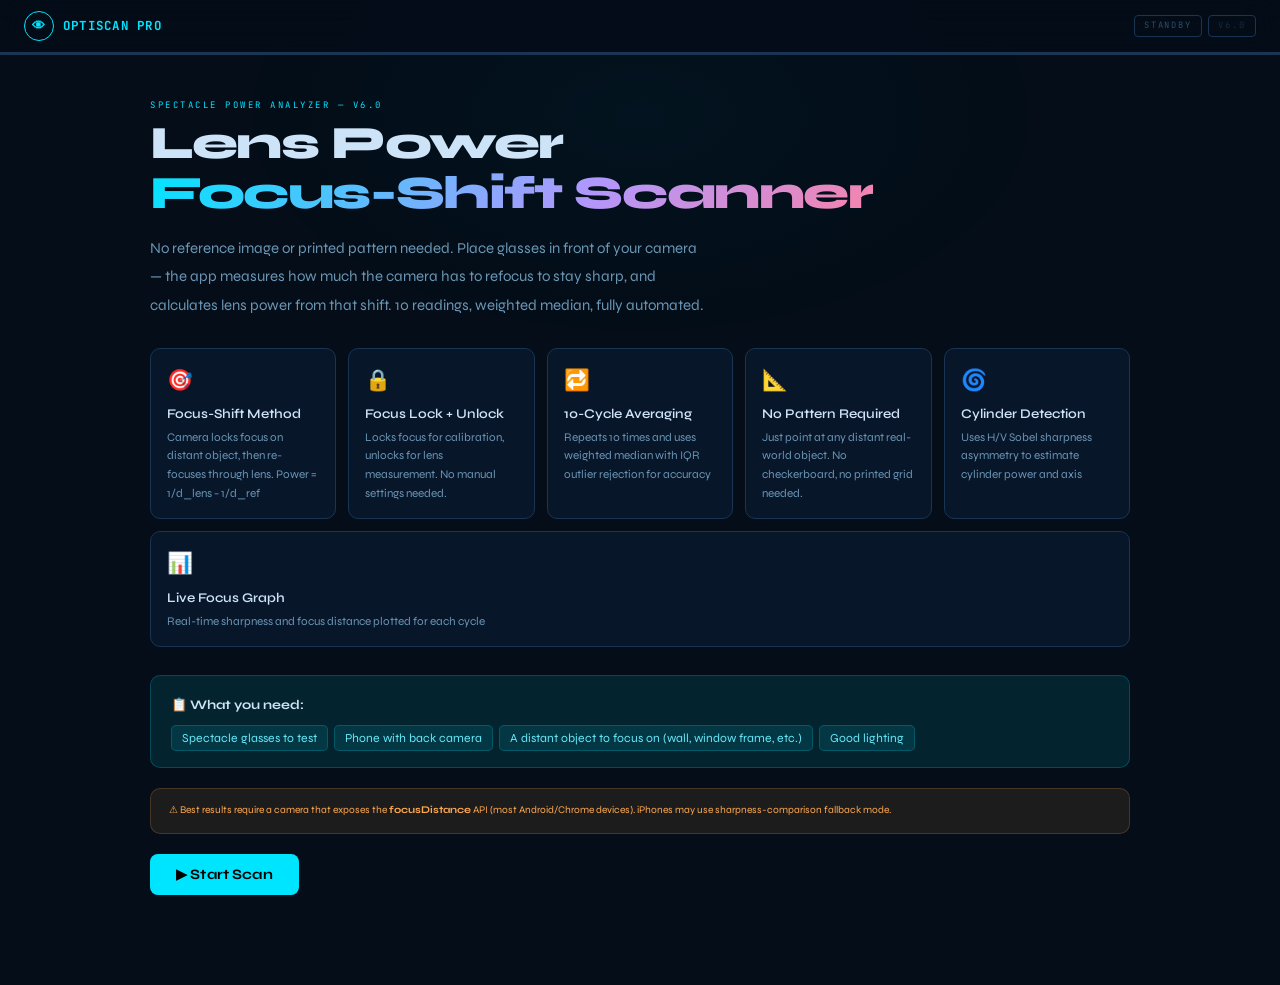
==== index.html @ 11d6487c "Add files via upload" ====
<!DOCTYPE html>
<html lang="en">
<head>
<meta charset="UTF-8">
<meta name="viewport" content="width=device-width, initial-scale=1.0">
<title>OptiScan Pro — Focus-Shift Lens Analyzer</title>
<link href="https://fonts.googleapis.com/css2?family=JetBrains+Mono:wght@300;400;500;700&family=Syne:wght@400;500;600;700;800&display=swap" rel="stylesheet">
<link rel="stylesheet" href="style.css">
</head>
<body>

<header class="hdr">
  <div class="logo">
    <div class="logo-ring">👁</div>
    OPTISCAN PRO
  </div>
  <div class="hdr-r">
    <span class="badge" id="sBadge">STANDBY</span>
    <span class="badge" style="color:var(--tx4);border-color:var(--bd)">v6.0</span>
  </div>
</header>
<div class="prog"><div class="prog-fill" id="pBar" style="width:0%"></div></div>

<main class="main">

<!-- ══ WELCOME ══════════════════════════════════════════════════════════ -->
<div class="step on" id="step-welcome">
  <div class="eyebrow">Spectacle Power Analyzer — v6.0</div>
  <h1>Lens Power<br><span class="grad">Focus-Shift Scanner</span></h1>
  <p class="lead">No reference image or printed pattern needed. Place glasses in front of your camera — the app measures how much the camera has to refocus to stay sharp, and calculates lens power from that shift. 10 readings, weighted median, fully automated.</p>

  <div class="feats">
    <div class="feat">
      <div class="fi">🎯</div>
      <div class="fn">Focus-Shift Method</div>
      <div class="fd">Camera locks focus on distant object, then re-focuses through lens. Power = 1/d_lens − 1/d_ref</div>
    </div>
    <div class="feat">
      <div class="fi">🔒</div>
      <div class="fn">Focus Lock + Unlock</div>
      <div class="fd">Locks focus for calibration, unlocks for lens measurement. No manual settings needed.</div>
    </div>
    <div class="feat">
      <div class="fi">🔁</div>
      <div class="fn">10-Cycle Averaging</div>
      <div class="fd">Repeats 10 times and uses weighted median with IQR outlier rejection for accuracy</div>
    </div>
    <div class="feat">
      <div class="fi">📐</div>
      <div class="fn">No Pattern Required</div>
      <div class="fd">Just point at any distant real-world object. No checkerboard, no printed grid needed.</div>
    </div>
    <div class="feat">
      <div class="fi">🌀</div>
      <div class="fn">Cylinder Detection</div>
      <div class="fd">Uses H/V Sobel sharpness asymmetry to estimate cylinder power and axis</div>
    </div>
    <div class="feat">
      <div class="fi">📊</div>
      <div class="fn">Live Focus Graph</div>
      <div class="fd">Real-time sharpness and focus distance plotted for each cycle</div>
    </div>
  </div>

  <div class="card-cy mb5">
    <strong class="small">📋 What you need:</strong>
    <div style="display:flex;flex-wrap:wrap;gap:6px;margin-top:9px">
      <span class="tag-cy">Spectacle glasses to test</span>
      <span class="tag-cy">Phone with back camera</span>
      <span class="tag-cy">A distant object to focus on (wall, window frame, etc.)</span>
      <span class="tag-cy">Good lighting</span>
    </div>
  </div>

  <div class="card-am mb5 smallest am">
    ⚠ Best results require a camera that exposes the <strong>focusDistance</strong> API (most Android/Chrome devices). iPhones may use sharpness-comparison fallback mode.
  </div>

  <div class="btn-row">
    <button class="btn btn-cy btn-lg" id="btnStart">▶ Start Scan</button>
  </div>
</div>

<!-- ══ SETUP ════════════════════════════════════════════════════════════ -->
<div class="step" id="step-setup">
  <div class="eyebrow">Step 1 — Setup</div>
  <h2>Configure Scan</h2>

  <div class="row">
    <div class="col-w">
      <div class="card">
        <div class="eyebrow mb3">Scan Eye</div>
        <div class="eye-sel">
          <div class="eye-btn sel" data-eye="right">
            <div style="font-size:1.1rem">👁</div><div class="ebl">Right</div><div class="ebs">OD</div>
          </div>
          <div class="eye-btn" data-eye="left">
            <div style="font-size:1.1rem">👁</div><div class="ebl">Left</div><div class="ebs">OS</div>
          </div>
        </div>
      </div>

      <div class="card mt4">
        <div class="eyebrow mb2">Lens-to-Camera Distance</div>
        <p class="smallest tx2 mb3">Used as fallback if camera does not expose focus distance API. Measure with a ruler.</p>
        <div class="srow">
          <label>Distance <span id="distLbl">50 mm</span></label>
          <input type="range" id="distSlider" min="10" max="200" value="50" step="5">
        </div>
      </div>

      <div class="card mt4">
        <div class="eyebrow mb2">How It Works</div>
        <pre class="setup-diag">  ┌──────────────────────────┐
  │  DISTANT OBJECT / WALL   │  ← camera points here
  └──────────┬───────────────┘
             │ (∞ reference)
        ┌────┴────┐
        │  LENS   │  ← hold glasses here
        └────┬────┘
             │ ← 50 mm
        ┌────┴────┐
        │  CAMERA │  ← back camera
        └─────────┘

Step 1: Calibrate (no lens) → d_ref
Step 2: Place lens → camera refocuses → d_lens
Power = 1/d_lens − 1/d_ref</pre>
      </div>
    </div>

    <div class="col">
      <div class="card-cy">
        <div class="eyebrow mb2">Tips for accuracy</div>
        <ul class="tip-list">
          <li>Point at a <strong>distant, high-contrast object</strong> (wall edge, window frame, text on a far board)</li>
          <li>Keep the camera <strong>completely still</strong> during each cycle</li>
          <li>Hold lens <strong>perpendicular</strong> to camera axis, centred over lens</li>
          <li>Use <strong>good, even lighting</strong> — no direct glare on lens</li>
          <li>Keep lens at consistent distance during each measurement</li>
          <li>More cycles = better accuracy — aim for all 10</li>
        </ul>
      </div>

      <button class="btn btn-cy mt5" id="btnGoScan" style="width:100%">Start Scanning →</button>
    </div>
  </div>
</div>

<!-- ══ SCAN ══════════════════════════════════════════════════════════════ -->
<div class="step" id="step-scan">
  <div class="eyebrow">Step 2 — Live Scan</div>
  <h2>Scanning <span id="scanEyeLbl">Right</span> Eye <span class="smaller tx2" id="scanEyeCode">(OD)</span></h2>

  <div class="row">
    <div class="col-w">
      <!-- Camera -->
      <div class="cam-wrap state-idle" id="mainCamWrap">
        <video id="mainVid" autoplay playsinline muted></video>
        <div class="sf-ov">
          <div class="sf"><div class="c1"></div><div class="c2"></div><div class="c3"></div><div class="c4"></div><div class="sln"></div></div>
        </div>
        <div class="state-banner sb-idle" id="stateBanner">INITIALIZING…</div>
        <div class="cam-hud">
          <div class="hud-item">
            <div class="hud-lbl">SHARPNESS</div>
            <div class="hud-track"><div class="hud-fill focus-fill" id="focFill" style="width:0%"></div></div>
            <div class="hud-val" id="focVal">—</div>
          </div>
          <div class="hud-item">
            <div class="hud-lbl">HORIZ SHARP</div>
            <div class="hud-track"><div class="hud-fill" style="background:var(--am)" id="shHFill" style="width:0%"></div></div>
            <div class="hud-val" id="shHVal">—</div>
          </div>
          <div class="hud-item">
            <div class="hud-lbl">VERT SHARP</div>
            <div class="hud-track"><div class="hud-fill" style="background:var(--vl)" id="shVFill" style="width:0%"></div></div>
            <div class="hud-val" id="shVVal">—</div>
          </div>
          <div class="hud-item" id="focDistHud">
            <div class="hud-lbl">FOCUS DIST</div>
            <div class="hud-track"><div class="hud-fill" style="background:var(--cy)" id="fdFill" style="width:50%"></div></div>
            <div class="hud-val" id="fdVal">—</div>
          </div>
        </div>
        <div class="amask" id="capMask">
          <div class="spin"></div>
          <div class="atxt" id="capTxt">CAPTURING…</div>
          <div class="asub" id="capSub">Hold still</div>
        </div>
      </div>

      <!-- Focus graph -->
      <div class="wave-wrap mt3">
        <canvas id="focusGraph" height="80"></canvas>
        <div class="wave-legend">
          <div class="wleg"><div class="wdot" style="background:rgba(0,229,255,.6)"></div>Sharpness</div>
          <div class="wleg"><div class="wdot" style="background:rgba(177,151,252,.6)"></div>Focus distance</div>
        </div>
      </div>

      <!-- Controls -->
      <div class="btn-row mt3">
        <button class="btn btn-gn" id="btnCalibrate">📐 Calibrate (no lens)</button>
        <button class="btn btn-cy" id="btnCaptureLens" disabled>🔬 Capture Cycle 1 / 10</button>
      </div>
      <div class="btn-row mt1">
        <button class="btn btn-ghost btn-sm" id="btnFlipCam">↔ Flip Camera</button>
        <button class="btn btn-ghost btn-sm" id="btnBackSetup">← Setup</button>
      </div>
    </div>

    <div class="col">
      <!-- Instruction card -->
      <div class="card-cy mb3">
        <div class="eyebrow mb2">Instructions</div>
        <p id="instrText" class="small tx2" style="line-height:1.8">Point camera at a distant object and press Calibrate.</p>
      </div>

      <!-- Cycle progress dots -->
      <div class="card mb3">
        <div class="eyebrow mb2">Cycle Progress</div>
        <div class="cycles-row">
          <div class="cycle-count"><span id="cycleCount">0</span> / 10</div>
          <div id="cycleDots" class="cycle-dots"></div>
        </div>
      </div>

      <!-- Calibration result card -->
      <div class="card mt3" id="calCard" style="display:none">
        <div class="eyebrow mb2">Calibration</div>
        <div class="drow mt2">
          <div class="db"><div class="dl">REF DIST</div><div class="dv cy" id="calDistVal">—</div></div>
          <div class="db"><div class="dl">SHARPNESS</div><div class="dv" id="calSharpVal">—</div></div>
        </div>
      </div>

      <!-- Running average -->
      <div class="card mt3" id="runCard" style="display:none">
        <div class="eyebrow">Running Average</div>
        <div class="pwr zero mt3 tc" id="runPwr" style="font-size:2.4rem">—</div>
        <div class="tc mt1 tx2 small" id="runCls">—</div>
        <div class="drow mt3">
          <div class="db"><div class="dl">SPHERE</div><div class="dv cy" id="runSph">—</div></div>
          <div class="db"><div class="dl">CYL</div><div class="dv am" id="runCyl">—</div></div>
          <div class="db"><div class="dl">AXIS</div><div class="dv vl" id="runAx">—</div></div>
        </div>
        <div class="mt3">
          <div class="smallest tx3 mb2" style="display:flex;justify-content:space-between">
            <span>CONFIDENCE</span><span id="runConf">—</span>
          </div>
          <div class="ctrack"><div class="cfill" id="runCfill" style="width:0%"></div></div>
        </div>
      </div>

      <!-- Eye progress summary -->
      <div class="mt4">
        <div class="eyebrow mb2">Scan Progress</div>
        <div style="display:flex;gap:7px">
          <div class="eyec" style="flex:1"><div class="ecl">RIGHT (OD)</div><div class="pwr zero" id="progR" style="font-size:1.5rem">—</div></div>
          <div class="eyec" style="flex:1"><div class="ecl">LEFT (OS)</div><div class="pwr zero" id="progL" style="font-size:1.5rem">—</div></div>
        </div>
      </div>

      <div class="btn-row mt4" id="nextBtns" style="display:none">
        <button class="btn btn-out" id="btnSwitchEye">Switch Eye →</button>
        <button class="btn btn-cy" id="btnFinish">View Results →</button>
      </div>

      <!-- Camera spec card -->
      <div class="card mt4" id="camSpecCard" style="display:none">
        <div class="eyebrow mb2">Camera Capabilities</div>
        <div class="spec-grid" id="specGrid"></div>
        <div class="smallest tx3 mt2" id="focusApiNote"></div>
      </div>
    </div>
  </div>

  <!-- Cycle readings table -->
  <div class="mt5">
    <div class="eyebrow mb2">Cycle Readings</div>
    <div style="overflow-x:auto">
      <table class="rx-tbl">
        <thead>
          <tr>
            <th>#</th><th>Power</th><th>d_ref</th><th>d_lens</th>
            <th>Cylinder</th><th>Axis</th><th>Confidence</th>
          </tr>
        </thead>
        <tbody id="cycleTableBody"></tbody>
      </table>
    </div>
  </div>
</div>

<!-- ══ RESULTS ══════════════════════════════════════════════════════════ -->
<div class="step" id="step-results">
  <div class="eyebrow">Scan Complete ✓</div>
  <h2>Prescription Results</h2>

  <div class="row mt5">
    <div class="col-w">
      <div class="card">
        <div class="eyebrow">Clinical Prescription</div>
        <table class="rx-tbl mt3">
          <thead>
            <tr><th>Eye</th><th>Sphere</th><th>Cylinder</th><th>Axis</th><th>Classification</th></tr>
          </thead>
          <tbody>
            <tr>
              <td>Right (OD)</td>
              <td class="td-sph" id="rxRS">—</td><td class="td-cyl" id="rxRC">—</td>
              <td class="td-ax" id="rxRA">—</td><td class="tx2" id="rxRCl" style="font-size:.75rem">—</td>
            </tr>
            <tr>
              <td>Left (OS)</td>
              <td class="td-sph" id="rxLS">—</td><td class="td-cyl" id="rxLC">—</td>
              <td class="td-ax" id="rxLA">—</td><td class="tx2" id="rxLCl" style="font-size:.75rem">—</td>
            </tr>
          </tbody>
        </table>
      </div>

      <div class="card mt4">
        <div class="eyebrow">Measurement Diagnostics</div>
        <div class="drow mt3">
          <div class="db"><div class="dl">CYCLES</div><div class="dv" id="dCyc">—</div></div>
          <div class="db"><div class="dl">METHOD</div><div class="dv cy" id="dMeth">—</div></div>
          <div class="db"><div class="dl">CONFIDENCE</div><div class="dv" id="dCnf">—</div></div>
        </div>
      </div>

      <div class="btn-row mt4">
        <button class="btn btn-out btn-sm" id="btnExpJSON">⬇ JSON</button>
        <button class="btn btn-out btn-sm" id="btnExpCSV">⬇ CSV</button>
        <button class="btn btn-out btn-sm" id="btnPrint">🖨 Print</button>
        <button class="btn btn-ghost btn-sm" id="btnNewScan">↺ New Scan</button>
      </div>
    </div>

    <div class="col">
      <div class="eyec mb3">
        <div class="ecl">RIGHT EYE (OD)</div>
        <div class="pwr zero" id="finR" style="font-size:2rem">—</div>
        <div class="smallest tx2 mt2" id="finRCl">—</div>
        <div class="smallest am mt1" id="finRCy"></div>
      </div>
      <div class="eyec">
        <div class="ecl">LEFT EYE (OS)</div>
        <div class="pwr zero" id="finL" style="font-size:2rem">—</div>
        <div class="smallest tx2 mt2" id="finLCl">—</div>
        <div class="smallest am mt1" id="finLCy"></div>
      </div>
      <div class="smallest tx3 tc mt5" style="line-height:1.9;padding:0 8px">
        ⚠ Approximate estimate (±0.25–0.50 D typical). Accuracy depends on camera focusDistance API support and stable conditions. Always consult a licensed optometrist.
      </div>
    </div>
  </div>
</div>

</main>

<canvas id="capCanvas" style="display:none"></canvas>
<div id="notif" class="notif"></div>

<script src="optics.js"></script>
<script src="camera.js"></script>
<script src="ui.js"></script>
<script src="app.js"></script>
<script>
  window.addEventListener('DOMContentLoaded', () => App.init());
</script>
</body>
</html>
---- style.css ----
:root {
  --bg:#040d18; --s1:#08162a; --s2:#0d2040; --s3:#132850;
  --bd:#1a3454; --bd2:#255278; --bd3:#3a72a8;
  --cy:#00e5ff; --cy2:rgba(0,229,255,.10); --cy3:rgba(0,229,255,.20); --cyglow:rgba(0,229,255,.35);
  --gn:#00e6a0; --gn2:rgba(0,230,160,.10); --gngl:rgba(0,230,160,.3);
  --am:#ffa94d; --am2:rgba(255,169,77,.10); --amgl:rgba(255,169,77,.3);
  --rd:#ff6b7a; --rd2:rgba(255,107,122,.10); --vl:#b197fc; --pk:#f783ac;
  --tx:#cde3f7; --tx2:#6a96b5; --tx3:#2e4f6a; --tx4:#162c42;
  --mono:'JetBrains Mono',monospace; --sans:'Syne',sans-serif; --r:10px;
}
*, *::before, *::after { margin:0; padding:0; box-sizing:border-box; }
html { scroll-behavior:smooth; }
body {
  background:var(--bg); color:var(--tx); font-family:var(--sans);
  min-height:100vh; overflow-x:hidden; line-height:1.5;
}
body::before {
  content:''; position:fixed; top:-15%; left:50%; transform:translateX(-50%);
  width:900px; height:500px;
  background:radial-gradient(ellipse,rgba(0,229,255,.03) 0%,transparent 65%);
  pointer-events:none; z-index:0;
}

/* ── Header ─────────────────────────────────────────────────────────── */
.hdr {
  position:sticky; top:0; z-index:200;
  display:flex; align-items:center; justify-content:space-between;
  padding:11px 24px; border-bottom:1px solid var(--bd);
  background:rgba(4,13,24,.92); backdrop-filter:blur(20px);
}
.logo { display:flex; align-items:center; gap:9px; font-family:var(--mono); font-size:.78rem; color:var(--cy); letter-spacing:.1em; font-weight:700; }
.logo-ring {
  width:30px; height:30px; border:1.5px solid var(--cy); border-radius:50%;
  display:flex; align-items:center; justify-content:center; font-size:13px;
  animation:hbp 4s ease-in-out infinite;
}
@keyframes hbp { 0%,100%{box-shadow:0 0 0 0 var(--cyglow)} 50%{box-shadow:0 0 14px 2px var(--cyglow)} }
.hdr-r { display:flex; align-items:center; gap:6px; }

/* ── Progress bar ────────────────────────────────────────────────────── */
.prog { height:2px; background:var(--bd); position:relative; z-index:199; }
.prog-fill {
  height:100%;
  background:linear-gradient(90deg,var(--cy),var(--vl),var(--pk));
  transition:width .7s cubic-bezier(.4,0,.2,1);
  box-shadow:0 0 12px var(--cyglow);
}

/* ── Main ────────────────────────────────────────────────────────────── */
.main { position:relative; z-index:1; max-width:1020px; margin:0 auto; padding:44px 20px 90px; }
.step { display:none; animation:fup .38s ease; }
.step.on { display:block; }
@keyframes fup { from{opacity:0;transform:translateY(16px)} to{opacity:1;transform:translateY(0)} }

/* ── Typography ──────────────────────────────────────────────────────── */
.eyebrow { font-family:var(--mono); font-size:.56rem; letter-spacing:.28em; color:var(--cy); text-transform:uppercase; margin-bottom:7px; }
h1 { font-size:2.9rem; font-weight:800; line-height:1.06; letter-spacing:-.03em; margin-bottom:16px; }
h2 { font-size:1.85rem; font-weight:700; letter-spacing:-.02em; margin-bottom:12px; }
.lead { font-size:.94rem; color:var(--tx2); line-height:1.9; max-width:560px; margin-bottom:28px; }
.grad {
  background:linear-gradient(130deg,var(--cy),var(--vl) 60%,var(--pk));
  -webkit-background-clip:text; -webkit-text-fill-color:transparent; background-clip:text;
}

/* ── Layout ──────────────────────────────────────────────────────────── */
.row { display:flex; gap:20px; align-items:flex-start; }
.col { flex:1; min-width:0; }
.col-w { flex:1.5; min-width:0; }
@media(max-width:660px) { .row { flex-direction:column; } }

/* ── Buttons ─────────────────────────────────────────────────────────── */
.btn {
  display:inline-flex; align-items:center; gap:7px; padding:10px 20px; border-radius:8px;
  font-family:var(--sans); font-weight:600; font-size:.84rem; cursor:pointer; border:none;
  transition:all .17s; white-space:nowrap; letter-spacing:.01em;
}
.btn-cy { background:var(--cy); color:#000; font-weight:700; }
.btn-cy:hover { filter:brightness(1.1); transform:translateY(-1px); box-shadow:0 8px 26px var(--cyglow); }
.btn-gn { background:rgba(0,230,160,.15); color:var(--gn); border:1px solid rgba(0,230,160,.3); }
.btn-gn:hover { background:rgba(0,230,160,.25); box-shadow:0 4px 16px var(--gngl); }
.btn-out { background:transparent; color:var(--tx); border:1px solid var(--bd2); }
.btn-out:hover { border-color:var(--cy); color:var(--cy); background:var(--cy2); }
.btn-ghost { background:transparent; color:var(--tx2); border:1px solid var(--bd); }
.btn-ghost:hover { color:var(--tx); border-color:var(--bd2); }
.btn-lg { padding:12px 26px; font-size:.9rem; }
.btn-sm { padding:6px 14px; font-size:.76rem; }
.btn:disabled { opacity:.25; pointer-events:none; }
.btn-row { display:flex; gap:8px; flex-wrap:wrap; margin-top:16px; }

/* ── Cards ────────────────────────────────────────────────────────────── */
.card { background:var(--s1); border:1px solid var(--bd); border-radius:var(--r); padding:18px 20px; }
.card-cy { background:var(--cy2); border:1px solid var(--cy3); border-radius:var(--r); padding:16px 20px; }
.card-am { background:var(--am2); border:1px solid rgba(255,169,77,.18); border-radius:var(--r); padding:14px 18px; }

/* ── Feature tiles ────────────────────────────────────────────────────── */
.feats { display:flex; gap:12px; flex-wrap:wrap; margin-bottom:28px; }
.feat { flex:1; min-width:155px; background:var(--s1); border:1px solid var(--bd); border-radius:var(--r); padding:16px; transition:all .2s; }
.feat:hover { border-color:var(--bd2); transform:translateY(-2px); }
.fi { font-size:1.3rem; margin-bottom:9px; }
.fn { font-size:.83rem; font-weight:600; margin-bottom:3px; }
.fd { font-size:.73rem; color:var(--tx2); line-height:1.6; }

/* ── Badge ────────────────────────────────────────────────────────────── */
.badge {
  font-family:var(--mono); font-size:.55rem; letter-spacing:.22em;
  padding:3px 9px; border-radius:4px; border:1px solid var(--bd);
  color:var(--tx3); transition:all .3s; text-transform:uppercase; white-space:nowrap;
}
.badge.ok { border-color:var(--gn); color:var(--gn); box-shadow:0 0 7px var(--gngl); animation:blink 2s ease-in-out infinite; }
.badge.hot { border-color:var(--cy); color:var(--cy); box-shadow:0 0 7px var(--cyglow); }
.badge.warn { border-color:var(--am); color:var(--am); }
.badge.err { border-color:var(--rd); color:var(--rd); }
@keyframes blink { 0%,100%{opacity:1} 50%{opacity:.65} }

/* ── Tags ─────────────────────────────────────────────────────────────── */
.tag-cy {
  background:var(--cy2); border:1px solid var(--cy3); border-radius:5px;
  padding:3px 10px; font-size:.76rem; color:#67e8f9;
}

/* ── Camera ───────────────────────────────────────────────────────────── */
.cam-wrap {
  position:relative; border-radius:var(--r); overflow:hidden;
  background:#000; aspect-ratio:4/3; border:2px solid var(--bd); transition:border-color .3s;
}
.cam-wrap.state-ref { border-color:var(--gn); }
.cam-wrap.state-lens { border-color:var(--cy); }
.cam-wrap.state-capturing { border-color:var(--am); }
.cam-wrap.state-measured { border-color:var(--gn); }
.cam-wrap.state-idle { border-color:var(--bd); }
video { width:100%; height:100%; object-fit:cover; display:block; }

/* Scan overlay */
.sf-ov { position:absolute; inset:0; display:flex; align-items:center; justify-content:center; pointer-events:none; }
.sf { width:200px; height:200px; position:relative; }
.c1,.c2,.c3,.c4 { position:absolute; width:30px; height:30px; border-color:var(--cy); border-style:solid; transition:border-color .3s; }
.c1 { top:0; left:0; border-width:2px 0 0 2px; } .c2 { top:0; right:0; border-width:2px 2px 0 0; }
.c3 { bottom:0; left:0; border-width:0 0 2px 2px; } .c4 { bottom:0; right:0; border-width:0 2px 2px 0; }
.sln {
  position:absolute; left:0; right:0; height:1px;
  background:linear-gradient(90deg,transparent,var(--cy),transparent);
  animation:sc 2.4s ease-in-out infinite;
}
@keyframes sc { 0%{top:0;opacity:0} 5%{opacity:1} 90%{top:100%;opacity:1} 100%{top:100%;opacity:0} }

/* HUD */
.cam-hud {
  position:absolute; bottom:0; left:0; right:0; padding:8px 10px;
  background:linear-gradient(transparent,rgba(4,13,24,.82));
  display:flex; gap:8px; align-items:flex-end;
}
.hud-item { flex:1; min-width:0; }
.hud-lbl { font-family:var(--mono); font-size:.5rem; letter-spacing:.18em; color:var(--tx3); margin-bottom:4px; }
.hud-track { height:3px; background:rgba(26,52,84,.8); border-radius:2px; overflow:hidden; }
.hud-fill { height:100%; border-radius:2px; transition:width .12s; }
.hud-val { font-family:var(--mono); font-size:.58rem; color:var(--tx2); margin-top:3px; }
.focus-fill { background:linear-gradient(90deg,var(--rd),var(--am),var(--gn)); }

/* Analyze mask */
.amask {
  position:absolute; inset:0; background:rgba(4,13,24,.88);
  display:none; align-items:center; justify-content:center;
  flex-direction:column; gap:12px; border-radius:var(--r);
}
.amask.show { display:flex; }
.spin { width:28px; height:28px; border:2px solid var(--bd); border-top-color:var(--cy); border-radius:50%; animation:sp .7s linear infinite; }
@keyframes sp { to{transform:rotate(360deg)} }
.atxt { font-family:var(--mono); font-size:.7rem; color:var(--cy); letter-spacing:.14em; }
.asub { font-size:.72rem; color:var(--tx2); }

/* State banner */
.state-banner {
  position:absolute; top:10px; left:50%; transform:translateX(-50%);
  font-family:var(--mono); font-size:.62rem; letter-spacing:.18em;
  padding:5px 14px; border-radius:20px; transition:all .3s;
  white-space:nowrap; pointer-events:none; backdrop-filter:blur(6px);
}
.sb-idle { background:rgba(26,52,84,.75); border:1px solid var(--bd); color:var(--tx3); }
.sb-ref { background:rgba(0,230,160,.12); border:1px solid rgba(0,230,160,.35); color:var(--gn); }
.sb-lens { background:rgba(0,229,255,.12); border:1px solid rgba(0,229,255,.35); color:var(--cy); }
.sb-capturing { background:rgba(255,169,77,.12); border:1px solid rgba(255,169,77,.35); color:var(--am); animation:sbp .5s ease-in-out infinite; }
.sb-measured { background:rgba(0,230,160,.15); border:1px solid rgba(0,230,160,.4); color:var(--gn); }
@keyframes sbp { 0%,100%{opacity:1} 50%{opacity:.5} }

/* Focus graph */
.wave-wrap { background:var(--s1); border:1px solid var(--bd); border-radius:var(--r); overflow:hidden; }
#focusGraph { display:block; width:100%; height:80px; }
.wave-legend { display:flex; gap:12px; padding:6px 10px; border-top:1px solid var(--bd); flex-wrap:wrap; }
.wleg { display:flex; align-items:center; gap:5px; font-family:var(--mono); font-size:.53rem; color:var(--tx3); }
.wdot { width:7px; height:7px; border-radius:50%; }

/* Cycle dots */
.cycles-row { display:flex; align-items:center; gap:12px; }
.cycle-count { font-family:var(--mono); font-size:1.5rem; font-weight:700; color:var(--cy); min-width:40px; }
.cycle-dots { display:flex; gap:6px; flex-wrap:wrap; }
.cycle-dot {
  width:14px; height:14px; border-radius:50%;
  background:var(--s3); border:1.5px solid var(--bd2);
  transition:all .3s;
}
.cycle-dot.active { border-color:var(--am); background:rgba(255,169,77,.2); animation:sbp .8s ease-in-out infinite; }
.cycle-dot.done { background:var(--gn); border-color:var(--gn); box-shadow:0 0 6px var(--gngl); }

/* ── Sliders ──────────────────────────────────────────────────────────── */
.srow { margin:10px 0; }
.srow label { display:flex; justify-content:space-between; font-size:.78rem; color:var(--tx2); margin-bottom:7px; }
.srow label span { font-family:var(--mono); color:var(--cy); font-weight:700; }
input[type=range] { width:100%; -webkit-appearance:none; height:3px; background:var(--bd); border-radius:2px; outline:none; }
input[type=range]::-webkit-slider-thumb { -webkit-appearance:none; width:16px; height:16px; border-radius:50%; background:var(--cy); cursor:pointer; box-shadow:0 0 8px var(--cyglow); }

/* ── Eye selector ────────────────────────────────────────────────────── */
.eye-sel { display:flex; gap:8px; margin-bottom:14px; }
.eye-btn { flex:1; padding:12px; border-radius:var(--r); cursor:pointer; text-align:center; background:var(--s2); border:1px solid var(--bd); color:var(--tx); transition:all .17s; }
.eye-btn.sel { border-color:var(--cy); background:var(--cy2); color:var(--cy); }
.ebl { font-size:.78rem; font-weight:600; margin-top:3px; }
.ebs { font-size:.58rem; color:var(--tx3); font-family:var(--mono); }
.eye-btn.sel .ebs { color:rgba(0,229,255,.6); }

/* ── Diag boxes ──────────────────────────────────────────────────────── */
.drow { display:flex; gap:6px; flex-wrap:wrap; margin-top:8px; }
.db { flex:1; min-width:70px; background:var(--s2); border:1px solid var(--bd); border-radius:7px; padding:8px 10px; }
.dl { font-family:var(--mono); font-size:.5rem; color:var(--tx3); letter-spacing:.18em; margin-bottom:4px; }
.dv { font-family:var(--mono); font-size:.84rem; color:var(--tx); }

/* ── Power display ────────────────────────────────────────────────────── */
.pwr { font-family:var(--mono); font-weight:700; line-height:1; }
.pwr.neg { color:var(--rd); } .pwr.pos { color:var(--gn); } .pwr.zero { color:var(--tx2); }

/* ── Confidence ──────────────────────────────────────────────────────── */
.ctrack { height:3px; background:var(--bd); border-radius:2px; }
.cfill { height:100%; border-radius:2px; background:linear-gradient(90deg,var(--am),var(--gn)); transition:width .8s ease; }

/* ── Eye result card ─────────────────────────────────────────────────── */
.eyec { background:var(--s2); border:1px solid var(--bd); border-radius:var(--r); padding:18px 14px; text-align:center; }
.ecl { font-family:var(--mono); font-size:.52rem; letter-spacing:.2em; color:var(--tx3); margin-bottom:10px; }

/* ── Camera spec grid ────────────────────────────────────────────────── */
.spec-grid { display:grid; grid-template-columns:repeat(auto-fill,minmax(130px,1fr)); gap:7px; margin-top:10px; }
.spec-item { background:var(--s2); border:1px solid var(--bd); border-radius:7px; padding:9px 11px; }
.spec-label { font-family:var(--mono); font-size:.5rem; letter-spacing:.16em; color:var(--tx3); margin-bottom:3px; }
.spec-val { font-family:var(--mono); font-size:.78rem; color:var(--tx); }
.spec-val.highlight { color:var(--cy); }

/* ── RX table ────────────────────────────────────────────────────────── */
.rx-tbl { width:100%; border-collapse:collapse; font-family:var(--mono); font-size:.8rem; margin-top:10px; }
.rx-tbl th { font-size:.53rem; letter-spacing:.18em; text-transform:uppercase; color:var(--tx3); padding:7px 10px; text-align:left; border-bottom:1px solid var(--bd); }
.rx-tbl td { padding:11px 10px; border-bottom:1px solid var(--bd); }
.rx-tbl td:first-child { color:var(--tx2); }
.td-sph { color:var(--cy); font-weight:700; }
.td-cyl { color:var(--am); }
.td-ax { color:var(--vl); }

/* ── Setup diagram ───────────────────────────────────────────────────── */
.setup-diag {
  font-family:var(--mono); font-size:.58rem; color:var(--cy);
  line-height:1.9; white-space:pre; display:inline-block;
}

/* ── Tip list ─────────────────────────────────────────────────────────── */
.tip-list { list-style:none; padding:0; display:flex; flex-direction:column; gap:8px; }
.tip-list li { font-size:.82rem; color:var(--tx2); padding-left:18px; position:relative; line-height:1.7; }
.tip-list li::before { content:'→'; position:absolute; left:0; color:var(--cy); font-family:var(--mono); }

/* ── Notification ────────────────────────────────────────────────────── */
.notif {
  position:fixed; bottom:20px; right:20px; z-index:999;
  padding:11px 17px; border-radius:8px; font-size:.82rem; font-weight:500;
  transform:translateY(60px); opacity:0; transition:all .3s cubic-bezier(.34,1.56,.64,1);
  max-width:280px; pointer-events:none; line-height:1.5;
}
.notif.show { transform:translateY(0); opacity:1; }
.notif.info { background:var(--s3); border:1px solid var(--bd2); color:var(--tx); }
.notif.ok { background:rgba(0,230,160,.1); border:1px solid rgba(0,230,160,.3); color:#6ee7b7; }
.notif.err { background:rgba(255,107,122,.1); border:1px solid rgba(255,107,122,.3); color:#fca5a5; }
.notif.warn { background:rgba(255,169,77,.08); border:1px solid rgba(255,169,77,.25); color:#fcd34d; }

/* ── Utility ──────────────────────────────────────────────────────────── */
.mt1{margin-top:4px} .mt2{margin-top:8px} .mt3{margin-top:12px} .mt4{margin-top:16px} .mt5{margin-top:20px} .mb2{margin-bottom:8px} .mb3{margin-bottom:12px} .mb5{margin-bottom:20px}
.tx2{color:var(--tx2)} .tx3{color:var(--tx3)} .cy{color:var(--cy)} .gn{color:var(--gn)} .am{color:var(--am)} .rd{color:var(--rd)} .vl{color:var(--vl)}
.mono{font-family:var(--mono)} .small{font-size:.82rem} .smaller{font-size:.74rem} .smallest{font-size:.64rem}
.tc{text-align:center}
#capCanvas{display:none}

@media print {
  .hdr,.prog,.btn-row,#nextBtns,.wave-wrap,.cam-wrap,.btn,.notif { display:none !important; }
  body { background:#fff; color:#000; }
  .rx-tbl td,.rx-tbl th { color:#000; border-color:#ccc; }
  .pwr.neg { color:#cc0000; } .pwr.pos { color:#006600; }
}
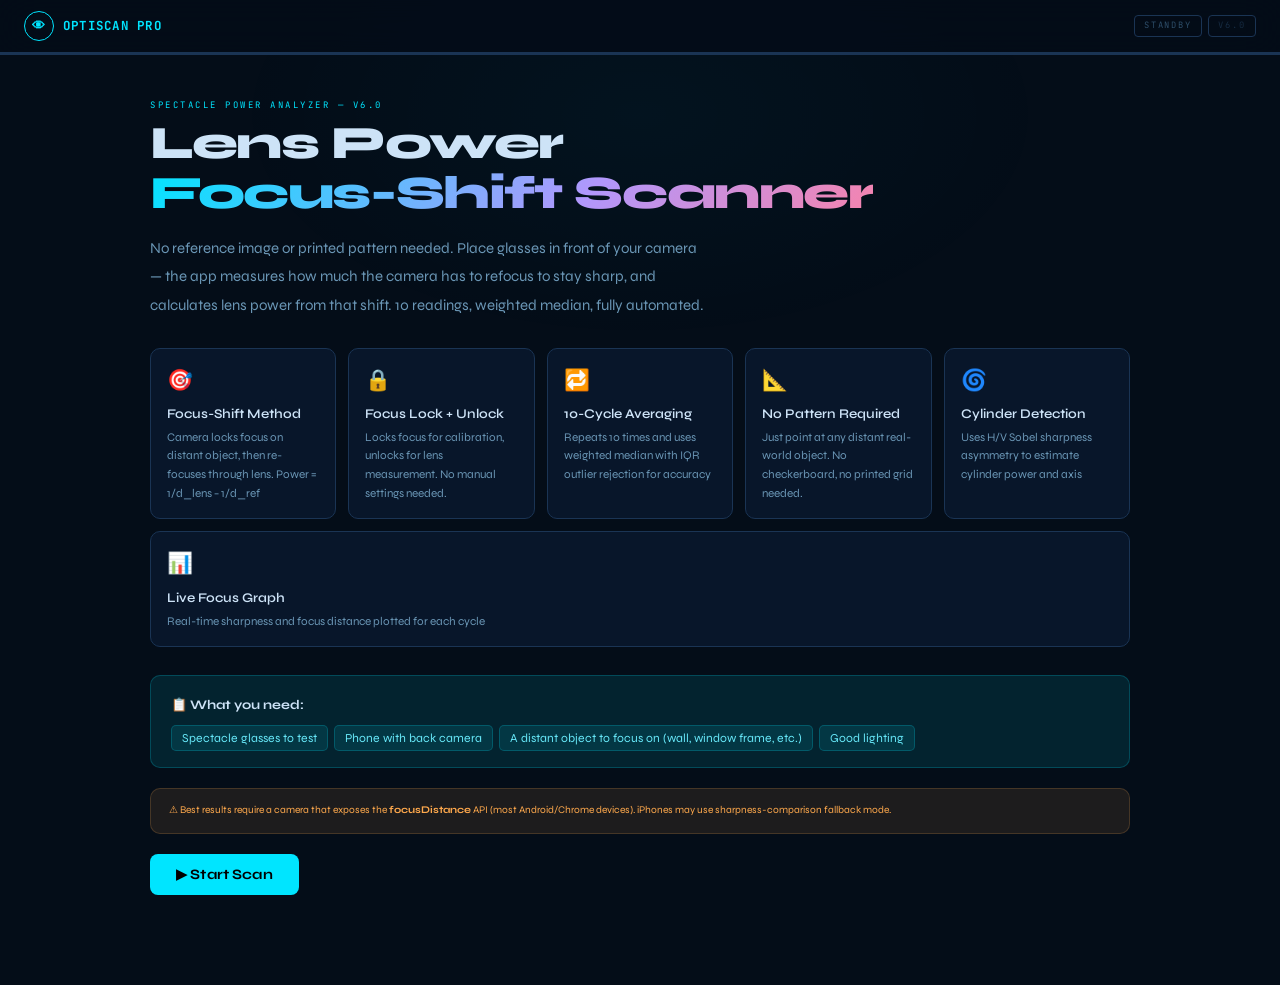
==== commit 4b727570: "Add files via upload" ====
--- a/index.html
+++ b/index.html
@@ -330,7 +330,10 @@
         </div>
       </div>
 
-      <div class="btn-row mt4">
+      <!-- FIX 11: anisometropia warning (hidden until needed) -->
+      <div id="anisoWarn" class="notif warn" style="display:none;margin:8px 0 0;border-radius:6px;padding:10px 14px;font-size:0.82rem;line-height:1.4"></div>
+
+            <div class="btn-row mt4">
         <button class="btn btn-out btn-sm" id="btnExpJSON">⬇ JSON</button>
         <button class="btn btn-out btn-sm" id="btnExpCSV">⬇ CSV</button>
         <button class="btn btn-out btn-sm" id="btnPrint">🖨 Print</button>
@@ -370,5 +373,16 @@
 <script>
   window.addEventListener('DOMContentLoaded', () => App.init());
 </script>
+
+    <!-- Fix 13: PWA service worker registration -->
+    <script>
+      if ('serviceWorker' in navigator) {
+        window.addEventListener('load', () => {
+          navigator.serviceWorker.register('./sw.js')
+            .then(r  => console.log('[OptiScan] SW registered, scope:', r.scope))
+            .catch(e => console.warn('[OptiScan] SW registration failed:', e));
+        });
+      }
+    </script>
 </body>
 </html>
